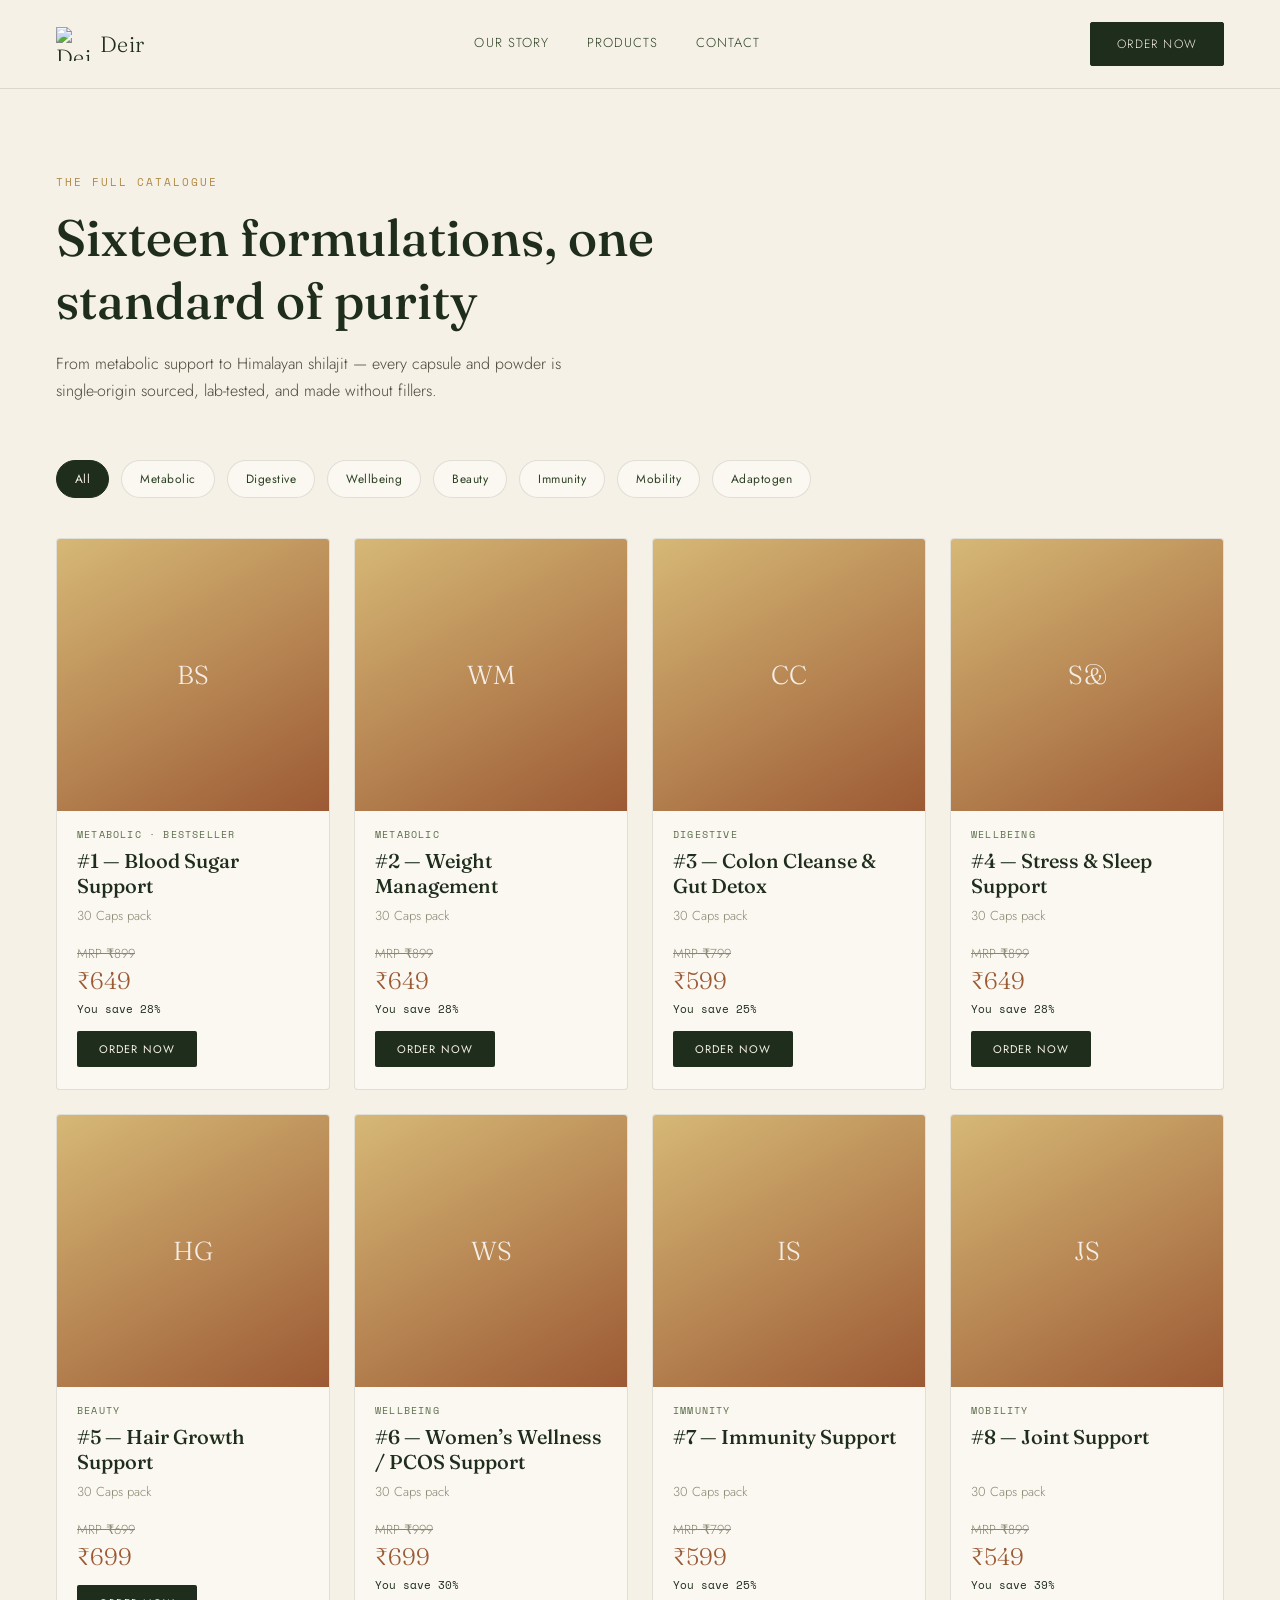
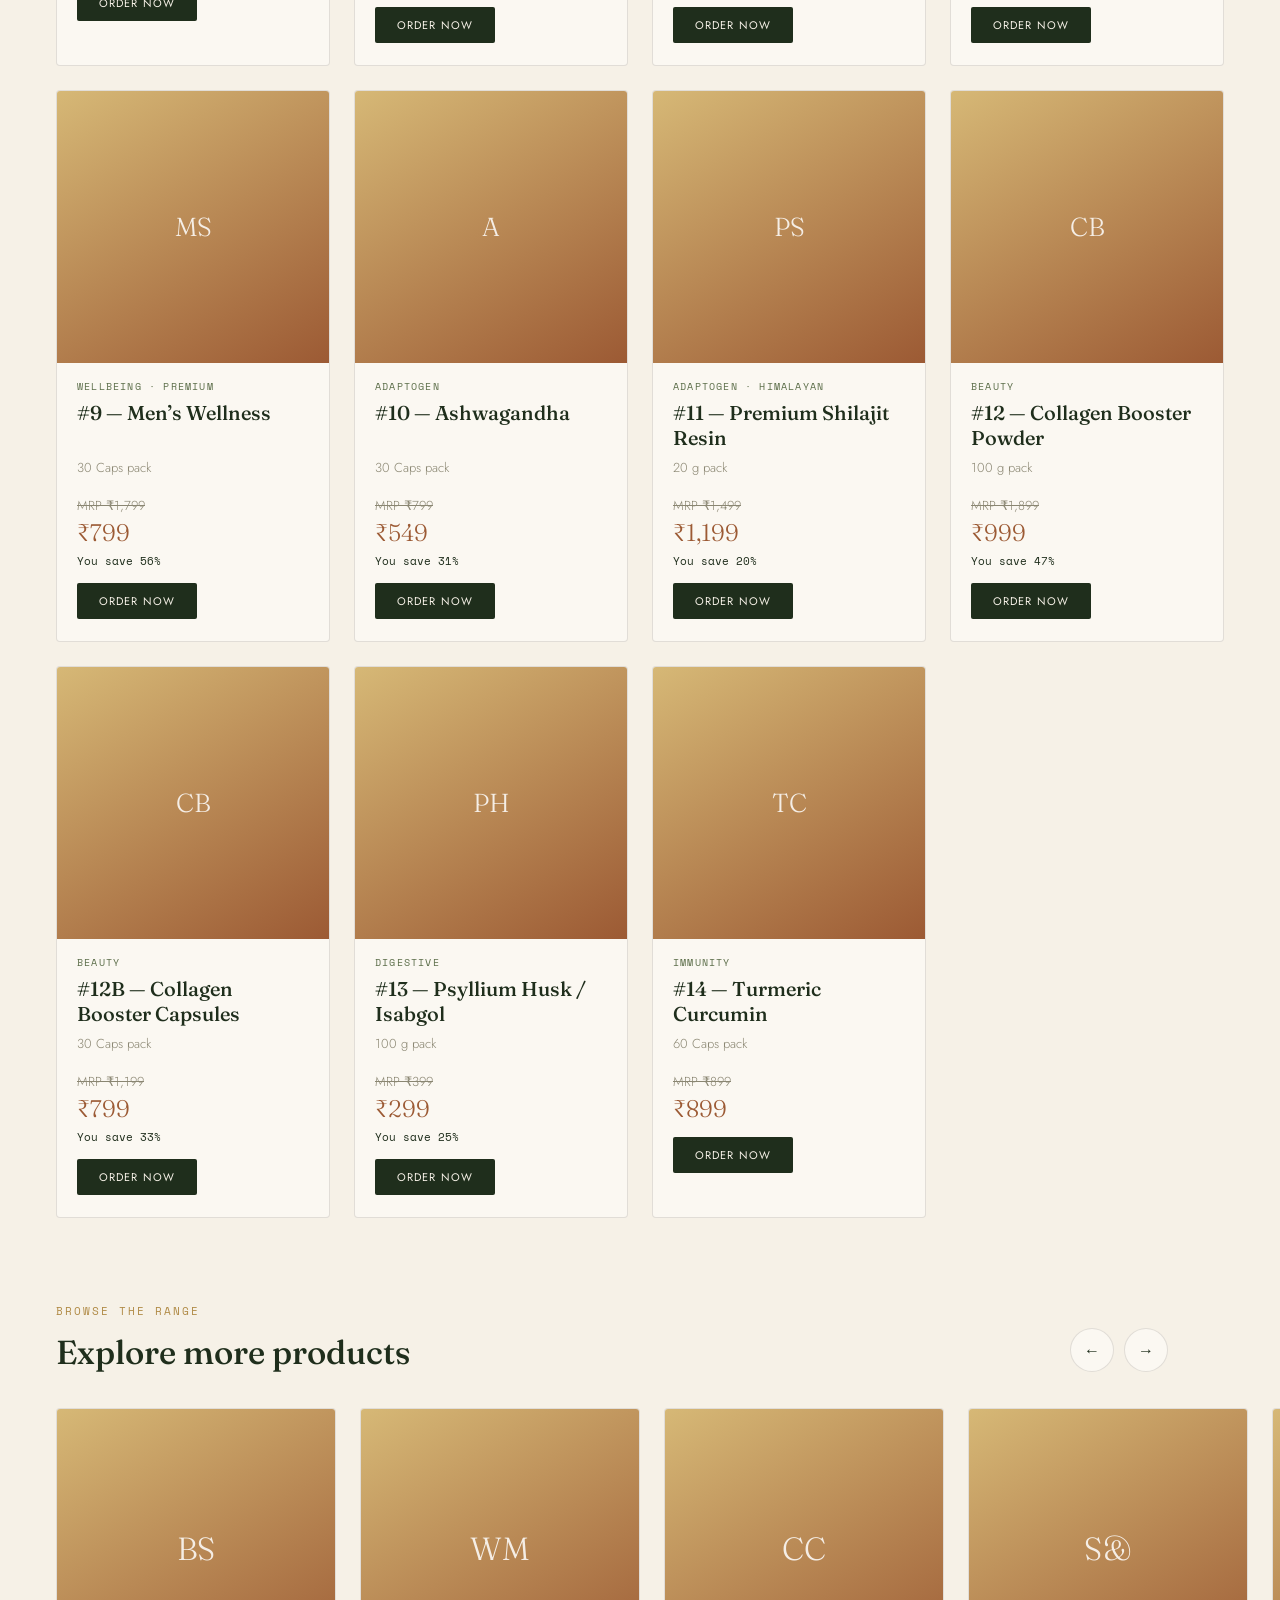
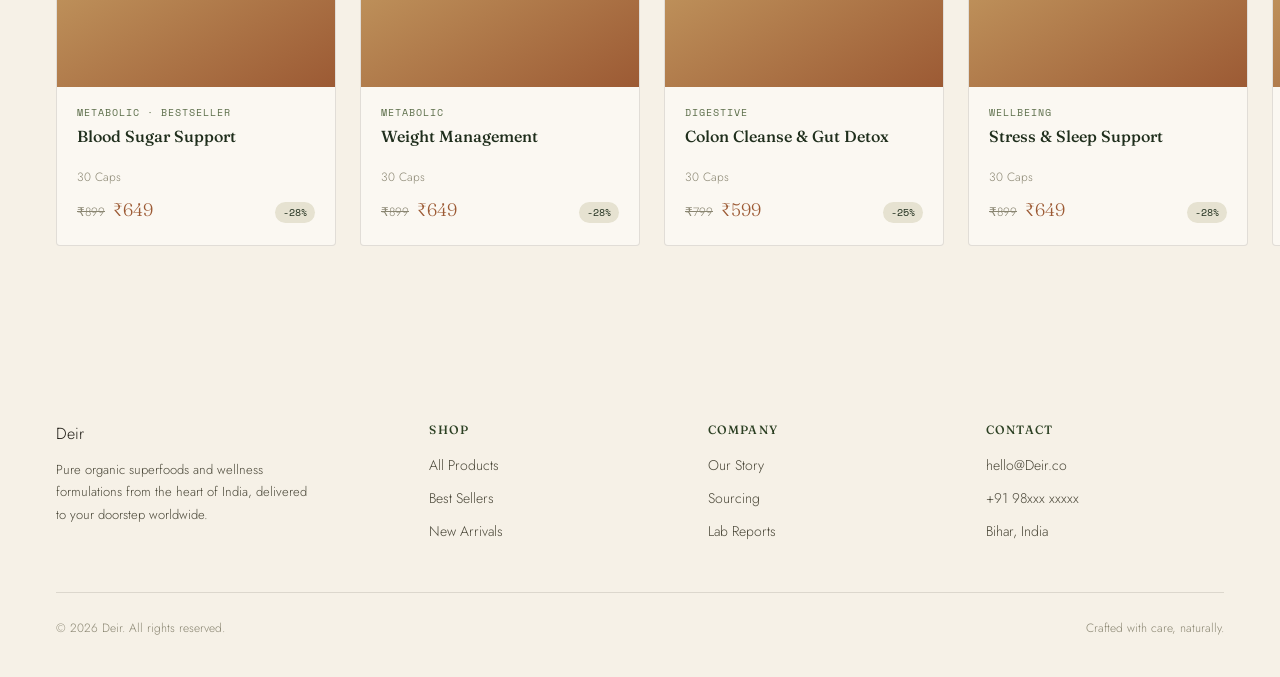
==== products.html @ 92b8bd2c "Add files via upload" ====
<!DOCTYPE html>
<html lang="en">
<head>
<meta charset="UTF-8">
<meta name="viewport" content="width=device-width, initial-scale=1.0">
<title>Products — Deir</title>
<link rel="preconnect" href="https://fonts.googleapis.com">
<link href="https://fonts.googleapis.com/css2?family=Fraunces:ital,wght@0,400;0,500;0,600;1,400&family=Jost:wght@300;400;500&family=Space+Mono&display=swap" rel="stylesheet">
<link rel="stylesheet" href="style.css">
</head>
<body>

<nav class="nav">
  <a href="index.html" class="brand">
    <img src="images\deir_logo.jpeg" alt="Deir logo">
    Deir
  </a>
  <div class="nav-links">
    <a href="index.html#story">Our Story</a>
    <a href="products.html">Products</a>
    <a href="index.html#contact">Contact</a>
  </div>
  <a href="#contact-order" class="nav-cta">Order Now</a>
</nav>

<section class="products-hero">
  <span class="eyebrow">The Full Catalogue</span>
  <h1 style="margin-top:14px;">Sixteen formulations, one standard of purity</h1>
  <p>From metabolic support to Himalayan shilajit — every capsule and powder is single-origin sourced, lab-tested, and made without fillers.</p>
</section>

<div class="filter-bar" id="filter-bar"></div>

<div class="product-list" id="product-rows"></div>

<section class="slider-section">
  <div class="slider-head">
    <div>
      <span class="eyebrow">Browse the Range</span>
      <h2 style="margin-top:10px;">Explore more products</h2>
    </div>
    <div class="slider-controls">
      <button id="slider-prev" aria-label="Previous">←</button>
      <button id="slider-next" aria-label="Next">→</button>
    </div>
  </div>
  <div class="slider-track-wrap" id="slider-wrap">
    <div class="slider-track" id="slider-track"></div>
  </div>
</section>

<footer class="footer" id="contact-order">
  <div class="footer-top">
    <div>
      <div class="brand" style="margin-bottom:14px;">Deir</div>
      <p style="max-width:260px;font-size:13px;">Pure organic superfoods and wellness formulations from the heart of India, delivered to your doorstep worldwide.</p>
    </div>
    <div>
      <h4>Shop</h4>
      <ul><li><a href="products.html">All Products</a></li><li><a href="products.html">Best Sellers</a></li><li><a href="products.html">New Arrivals</a></li></ul>
    </div>
    <div>
      <h4>Company</h4>
      <ul><li><a href="index.html#story">Our Story</a></li><li><a href="#">Sourcing</a></li><li><a href="#">Lab Reports</a></li></ul>
    </div>
    <div>
      <h4>Contact</h4>
      <ul><li><a href="mailto:hello@Deir.co">hello@Deir.co</a></li><li><a href="#">+91 98xxx xxxxx</a></li><li><a href="#">Bihar, India</a></li></ul>
    </div>
  </div>
  <div class="footer-bottom">
    <span>© 2026 Deir. All rights reserved.</span>
    <span>Crafted with care, naturally.</span>
  </div>
</footer>

<script src="products.js"></script>
</body>
</html>
---- style.css ----
/* ============ Deir — token system ============ */
:root{
  --ivory:#F6F1E7;
  --paper:#FBF8F2;
  --forest:#1F2E1C;
  --forest-2:#2C4023;
  --moss:#5C6E4A;
  --gold:#B08A45;
  --gold-light:#D6B876;
  --clay:#9C5A34;
  --ink:#211E17;
  --line:rgba(33,30,23,0.12);
  --serif:'Fraunces', 'Times New Roman', serif;
  --sans:'Jost', 'Helvetica Neue', Arial, sans-serif;
  --mono:'Space Mono', monospace;
}

*{box-sizing:border-box;}
html{scroll-behavior:smooth;}
body{
  margin:0;
  background:var(--ivory);
  color:var(--ink);
  font-family:var(--sans);
  font-weight:300;
  -webkit-font-smoothing:antialiased;
}
img{max-width:100%;display:block;}
a{color:inherit;text-decoration:none;}
h1,h2,h3,h4{font-family:var(--serif);font-weight:500;margin:0;color:var(--forest);}
p{line-height:1.7;color:#4a4738;}
button{font-family:var(--sans);cursor:pointer;}

.eyebrow{
  font-family:var(--mono);
  font-size:11px;
  letter-spacing:.18em;
  text-transform:uppercase;
  color:var(--gold);
}

/* ===== nav ===== */
.nav{
  position:sticky;top:0;z-index:50;
  display:flex;align-items:center;justify-content:space-between;
  padding:22px 56px;
  background:rgba(246,241,231,0.88);
  backdrop-filter:blur(10px);
  border-bottom:1px solid var(--line);
}
.nav .brand{display:flex;align-items:center;gap:10px;font-family:var(--serif);font-size:22px;color:var(--forest);letter-spacing:.02em;}
.nav .brand img{width:34px;height:34px;object-fit:contain;display:block;}
.nav-links{display:flex;align-items:center;gap:38px;font-size:13px;letter-spacing:.08em;text-transform:uppercase;color:var(--forest-2);}
.nav-links a{position:relative;padding-bottom:4px;}
.nav-links a::after{content:'';position:absolute;left:0;bottom:0;width:0;height:1px;background:var(--gold);transition:width .3s ease;}
.nav-links a:hover::after{width:100%;}
.nav-cta{
  background:var(--forest);color:var(--ivory);
  padding:12px 26px;font-size:12px;letter-spacing:.1em;text-transform:uppercase;
  border-radius:2px;border:1px solid var(--forest);
  transition:background .3s ease,color .3s ease;
}
.nav-cta:hover{background:transparent;color:var(--forest);}

/* ===== hero ===== */
.hero{
  display:grid;grid-template-columns:1.05fr .95fr;
  align-items:center;gap:60px;
  padding:100px 56px 90px;
  max-width:1400px;margin:0 auto;
}
.hero h1{font-size:clamp(40px,4.6vw,66px);line-height:1.06;letter-spacing:-.01em;}
.hero h1 em{font-style:italic;color:var(--gold);font-weight:400;}
.hero p.lede{max-width:480px;margin-top:26px;font-size:16px;}
.hero-ctas{display:flex;gap:16px;margin-top:38px;}
.btn-primary{
  background:var(--forest);color:var(--ivory);padding:16px 32px;font-size:12px;
  letter-spacing:.12em;text-transform:uppercase;border-radius:2px;border:1px solid var(--forest);
  transition:.3s;
}
.btn-primary:hover{background:var(--forest-2);}
.btn-secondary{
  background:transparent;color:var(--forest);padding:16px 32px;font-size:12px;
  letter-spacing:.12em;text-transform:uppercase;border-radius:2px;border:1px solid var(--forest);
  transition:.3s;
}
.btn-secondary:hover{background:var(--forest);color:var(--ivory);}
.hero-visual{position:relative;}
.hero-frame{
  aspect-ratio:4/5;border-radius:4px;overflow:hidden;
  background:linear-gradient(155deg,#e7ddc4,#c9b98a 55%,#a98f57);
  display:flex;align-items:center;justify-content:center;position:relative;
  box-shadow:0 40px 80px -30px rgba(31,46,28,.4);
}
.hero-frame img{width:100%;height:100%;object-fit:cover;}
.scroll-note{
  position:absolute;left:0;bottom:-40px;display:flex;align-items:center;gap:10px;
  font-family:var(--mono);font-size:11px;letter-spacing:.14em;text-transform:uppercase;color:var(--moss);
}
.scroll-note .line{width:36px;height:1px;background:var(--moss);animation:grow 2s ease-in-out infinite;}
@keyframes grow{0%,100%{width:36px;}50%{width:12px;}}

/* ===== section shell ===== */
.section{padding:100px 56px;max-width:1400px;margin:0 auto;}
.section-head{display:flex;justify-content:space-between;align-items:flex-end;margin-bottom:56px;gap:40px;}
.section-head h2{font-size:clamp(30px,3vw,44px);max-width:620px;}
.section-head p{max-width:340px;font-size:14px;}

/* ===== pillars / origin strip ===== */
.origin-strip{
  display:grid;grid-template-columns:repeat(4,1fr);
  border-top:1px solid var(--line);border-bottom:1px solid var(--line);
}
.origin-strip div{padding:34px 30px;border-right:1px solid var(--line);}
.origin-strip div:last-child{border-right:none;}
.origin-strip .num{font-family:var(--mono);font-size:11px;color:var(--gold);letter-spacing:.1em;}
.origin-strip h4{font-size:18px;margin-top:10px;}
.origin-strip p{font-size:13px;margin-top:8px;}

/* ===== featured product split ===== */
.feature-split{display:grid;grid-template-columns:.9fr 1.1fr;gap:70px;align-items:center;}
.feature-media{
  aspect-ratio:1/1;border-radius:4px;overflow:hidden;position:relative;
  background:linear-gradient(160deg,#efe6cf,#cdb87e);
}
.feature-media img{width:100%;height:100%;object-fit:cover;}
.feature-media .tag{
  position:absolute;top:20px;left:20px;background:var(--forest);color:var(--ivory);
  font-family:var(--mono);font-size:10px;letter-spacing:.14em;text-transform:uppercase;
  padding:6px 12px;border-radius:20px;
}
.feature-body h3{font-size:clamp(28px,2.6vw,38px);margin-top:4px;}
.feature-body .tagline{font-style:italic;color:var(--moss);font-family:var(--serif);font-size:16px;margin-top:8px;}
.feature-body p.desc{margin-top:20px;max-width:480px;}
.check-list{list-style:none;padding:0;margin:24px 0 0;display:grid;gap:10px;}
.check-list li{display:flex;gap:10px;align-items:center;font-size:14px;color:var(--forest-2);}
.check-list li::before{content:'✓';color:var(--gold);font-weight:700;}
.size-select{display:flex;gap:10px;margin-top:28px;}
.size-select button{
  padding:10px 20px;border:1px solid var(--line);background:transparent;font-size:13px;border-radius:2px;
}
.size-select button.active{background:var(--forest);color:var(--ivory);border-color:var(--forest);}

/* ===== product grid teaser on home ===== */
.grid-teaser{display:grid;grid-template-columns:repeat(4,1fr);gap:24px;}
.p-card{
  background:var(--paper);border:1px solid var(--line);border-radius:4px;overflow:hidden;
  transition:transform .35s ease,box-shadow .35s ease;
}
.p-card:hover{transform:translateY(-6px);box-shadow:0 30px 50px -30px rgba(31,46,28,.35);}
.p-card .thumb{
  aspect-ratio:1/1;background:linear-gradient(150deg,var(--gold-light),var(--clay));
  display:flex;align-items:center;justify-content:center;position:relative;overflow:hidden;
}
.p-card .thumb img{width:100%;height:100%;object-fit:cover;}
.p-card .thumb .init{font-family:var(--serif);font-size:32px;color:rgba(255,255,255,.85);}
.p-card .info{padding:18px 20px 22px;}
.p-card .info .cat{font-family:var(--mono);font-size:10px;letter-spacing:.1em;text-transform:uppercase;color:var(--moss);}
.p-card .info h4{font-size:16px;margin-top:6px;line-height:1.3;min-height:42px;}
.price-row{display:flex;align-items:baseline;gap:8px;margin-top:12px;}
.price-row .mrp{font-size:12px;color:#8a8672;text-decoration:line-through;}
.price-row .sell{font-family:var(--serif);font-size:18px;color:var(--clay);}
.price-row .badge{margin-left:auto;font-size:10px;font-family:var(--mono);color:var(--forest);background:#e6e2d1;padding:3px 8px;border-radius:12px;}

.view-all-wrap{text-align:center;margin-top:56px;}

/* ===== testimonial / story band ===== */
.band{
  background:var(--forest);color:var(--ivory);padding:100px 56px;
  display:grid;grid-template-columns:1fr 1fr;gap:60px;align-items:center;
}
.band h2{color:var(--ivory);font-size:clamp(28px,3vw,42px);}
.band p{color:rgba(246,241,231,.75);}
.band .quote{font-family:var(--serif);font-style:italic;font-size:22px;line-height:1.5;color:var(--gold-light);}
.band .quote-by{margin-top:18px;font-family:var(--mono);font-size:11px;letter-spacing:.1em;text-transform:uppercase;color:rgba(246,241,231,.6);}

/* ===== footer ===== */
.footer{padding:70px 56px 40px;max-width:1400px;margin:0 auto;}
.footer-top{display:grid;grid-template-columns:1.4fr 1fr 1fr 1fr;gap:40px;padding-bottom:50px;border-bottom:1px solid var(--line);}
.footer-top h4{font-size:12px;letter-spacing:.1em;text-transform:uppercase;color:var(--forest-2);margin-bottom:16px;}
.footer-top ul{list-style:none;padding:0;margin:0;display:grid;gap:10px;}
.footer-top a{font-size:14px;color:#4a4738;}
.footer-top a:hover{color:var(--gold);}
.footer-bottom{display:flex;justify-content:space-between;padding-top:26px;font-size:12px;color:#8a8672;}

/* ===== PRODUCTS PAGE ===== */
.products-hero{padding:80px 56px 40px;max-width:1400px;margin:0 auto;}
.products-hero h1{font-size:clamp(34px,4vw,54px);max-width:760px;}
.products-hero p{max-width:520px;margin-top:18px;}

.filter-bar{
  display:flex;gap:12px;flex-wrap:wrap;padding:0 56px 40px;max-width:1400px;margin:0 auto;
  position:sticky;top:75px;background:var(--ivory);z-index:20;
}
.filter-bar button{
  padding:9px 18px;border:1px solid var(--line);background:var(--paper);border-radius:20px;font-size:12px;
  letter-spacing:.04em;color:var(--forest-2);transition:.25s;
}
.filter-bar button.active,.filter-bar button:hover{background:var(--forest);color:var(--ivory);border-color:var(--forest);}

.product-list{
  max-width:1400px;margin:0 auto;padding:0 56px 60px;
  display:grid;grid-template-columns:repeat(auto-fit,minmax(250px,1fr));gap:24px;
}

/* tile style */
.p-row{
  display:flex;flex-direction:column;gap:16px;
  background:var(--paper);border:1px solid var(--line);border-radius:4px;overflow:hidden;
  transition:transform .35s ease,box-shadow .35s ease;
}
.p-row:hover{transform:translateY(-6px);box-shadow:0 30px 50px -30px rgba(31,46,28,.35);}
.p-row .row-thumb{
  width:100%;aspect-ratio:1/1;
  background:linear-gradient(150deg,var(--gold-light),var(--clay));
  display:flex;align-items:center;justify-content:center;
}
.p-row .row-thumb img{width:100%;height:100%;object-fit:cover;}
.p-row .row-thumb .init{font-family:var(--serif);font-size:26px;color:rgba(255,255,255,.85);}
.p-row .row-mid{padding:0 20px;}
.p-row .row-mid .cat{font-family:var(--mono);font-size:10px;letter-spacing:.12em;text-transform:uppercase;color:var(--moss);}
.p-row .row-mid h3{font-size:20px;margin-top:6px;min-height:52px;}
.p-row .row-mid .pack{font-size:13px;color:#8a8672;margin-top:6px;}
.p-row .row-price{padding:0 20px 22px;text-align:left;min-width:0;}
.p-row .row-price .mrp{font-size:13px;color:#8a8672;text-decoration:line-through;}
.p-row .row-price .sell{font-family:var(--serif);font-size:24px;color:var(--clay);display:block;margin-top:2px;}
.p-row .row-price .save{font-size:11px;font-family:var(--mono);color:var(--forest);margin-top:6px;}
.p-row .row-price .btn-add{
  margin-top:14px;padding:10px 22px;font-size:11px;letter-spacing:.1em;text-transform:uppercase;
  background:var(--forest);color:var(--ivory);border:none;border-radius:2px;
}

/* slider "explore more" */
.slider-section{padding:20px 0 100px;max-width:1400px;margin:0 auto;}
.slider-head{display:flex;justify-content:space-between;align-items:flex-end;padding:0 56px 30px;}
.slider-head h2{font-size:clamp(26px,2.6vw,36px);}
.slider-controls{display:flex;gap:10px;padding:0 56px;}
.slider-controls button{
  width:44px;height:44px;border-radius:50%;border:1px solid var(--line);background:var(--paper);
  display:flex;align-items:center;justify-content:center;font-size:16px;color:var(--forest);
}
.slider-controls button:hover{background:var(--forest);color:var(--ivory);}
.slider-track-wrap{overflow:hidden;padding:6px 56px;}
.slider-track{display:flex;gap:24px;transition:transform .5s cubic-bezier(.22,.9,.3,1);}
.slider-track .p-card{min-width:280px;max-width:280px;flex:0 0 auto;}

@media (max-width:1000px){
  .hero,.feature-split,.band{grid-template-columns:1fr;}
  .grid-teaser{grid-template-columns:repeat(2,1fr);}
  .origin-strip{grid-template-columns:repeat(2,1fr);}
  .footer-top{grid-template-columns:1fr 1fr;}
  .nav{padding:18px 22px;}
  .nav-links{display:none;}
  .section,.hero,.products-hero,.filter-bar,.product-list{padding-left:22px;padding-right:22px;}
}
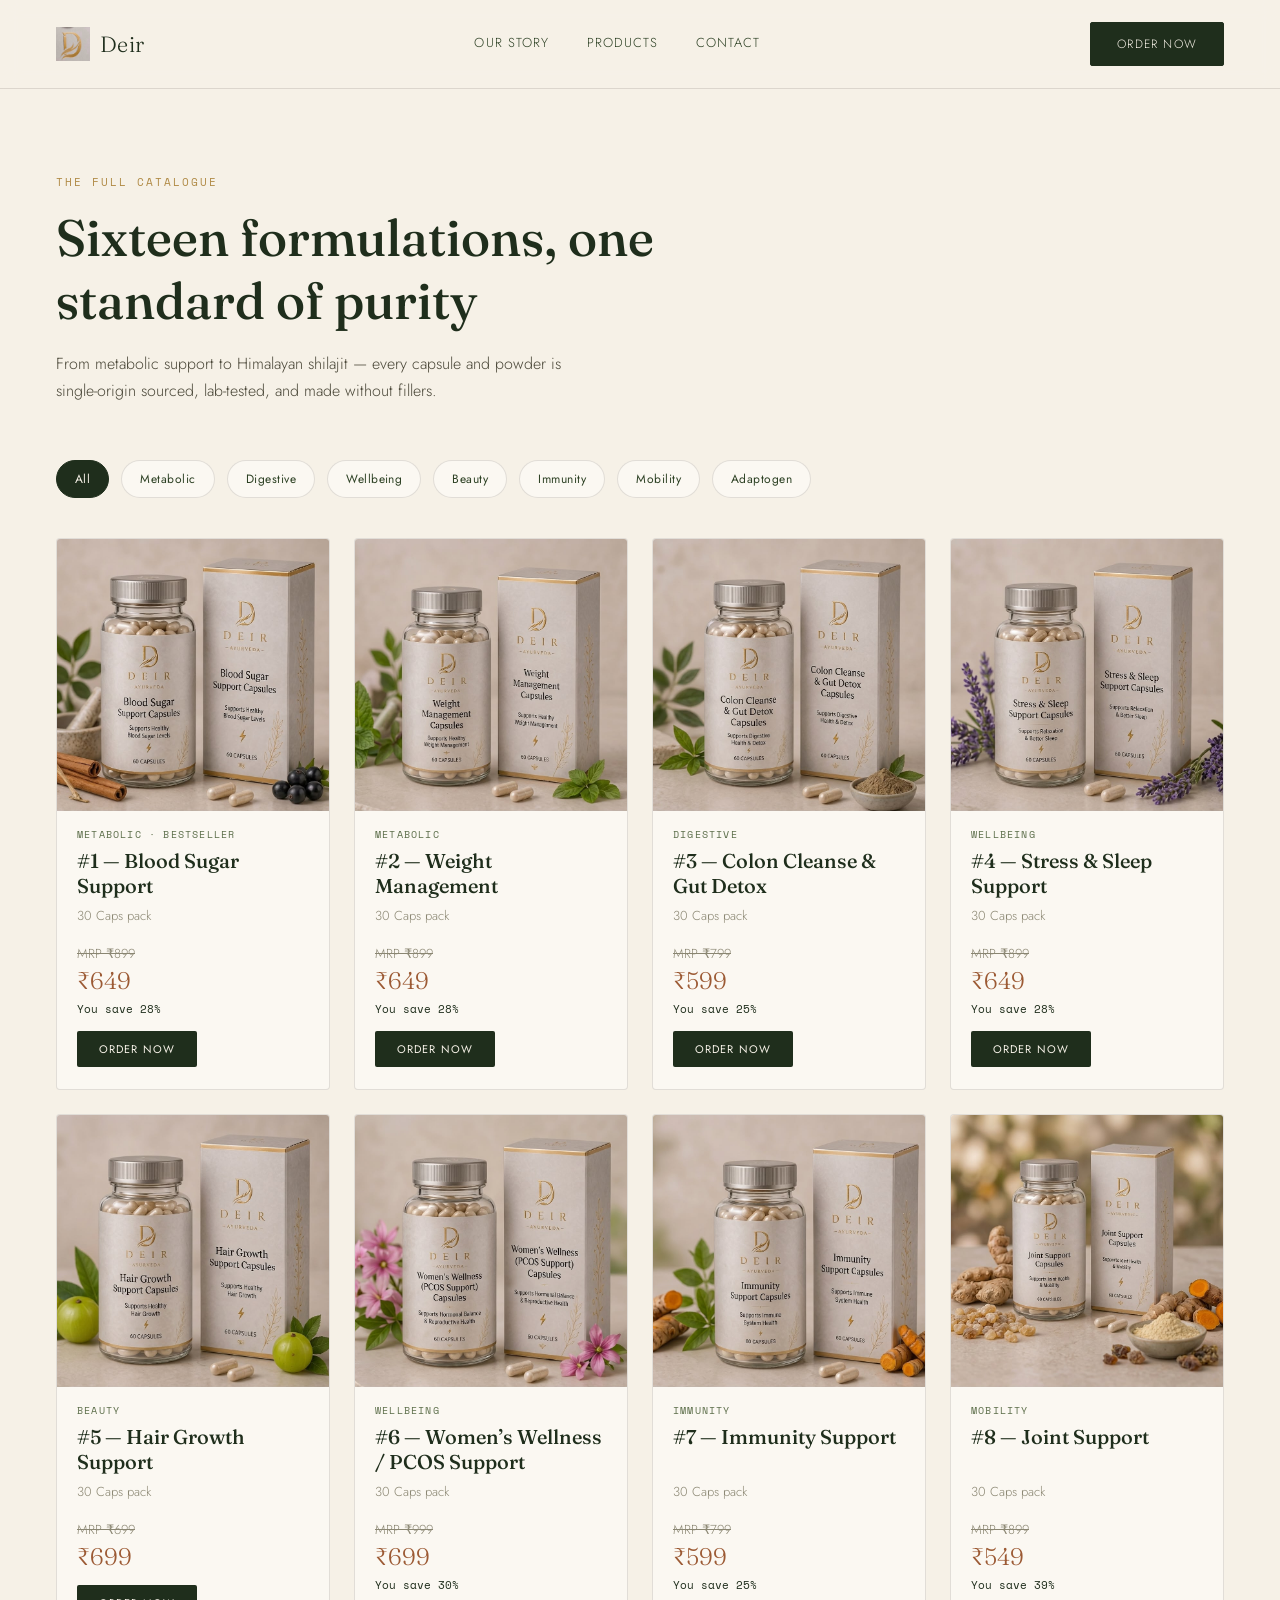
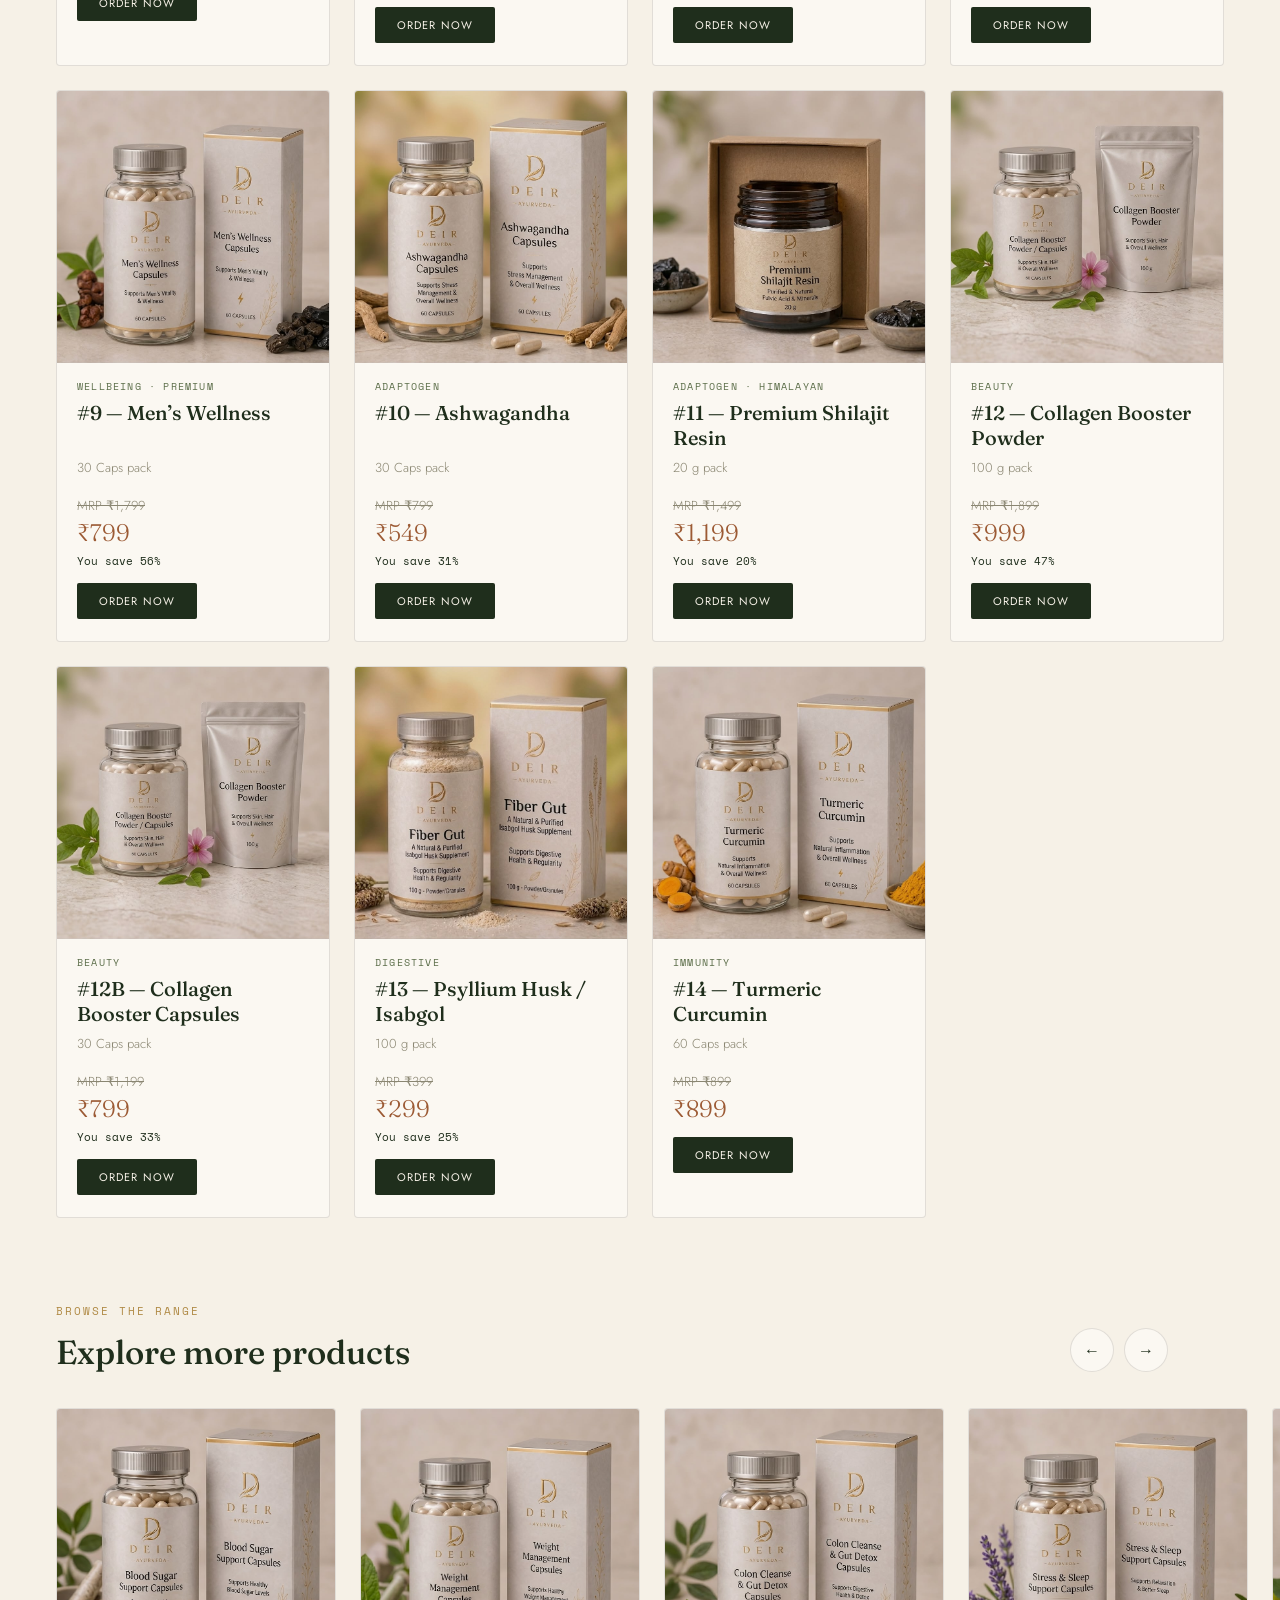
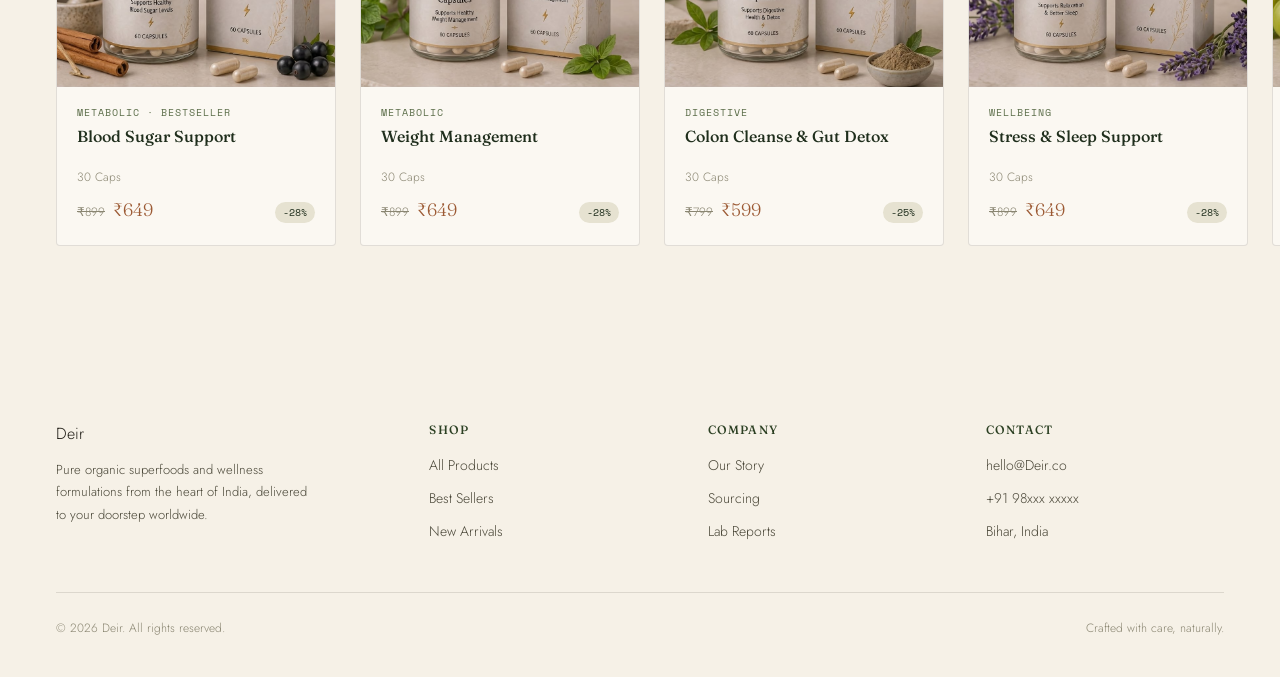
==== commit 57a6c38c: "Update products.html" ====
--- a/products.html
+++ b/products.html
@@ -12,7 +12,7 @@
 
 <nav class="nav">
   <a href="index.html" class="brand">
-    <img src="images\deir_logo.jpeg" alt="Deir logo">
+    <img src="deir_logo.jpeg" alt="Deir logo">
     Deir
   </a>
   <div class="nav-links">
@@ -76,4 +76,4 @@
 
 <script src="products.js"></script>
 </body>
-</html>+</html>
